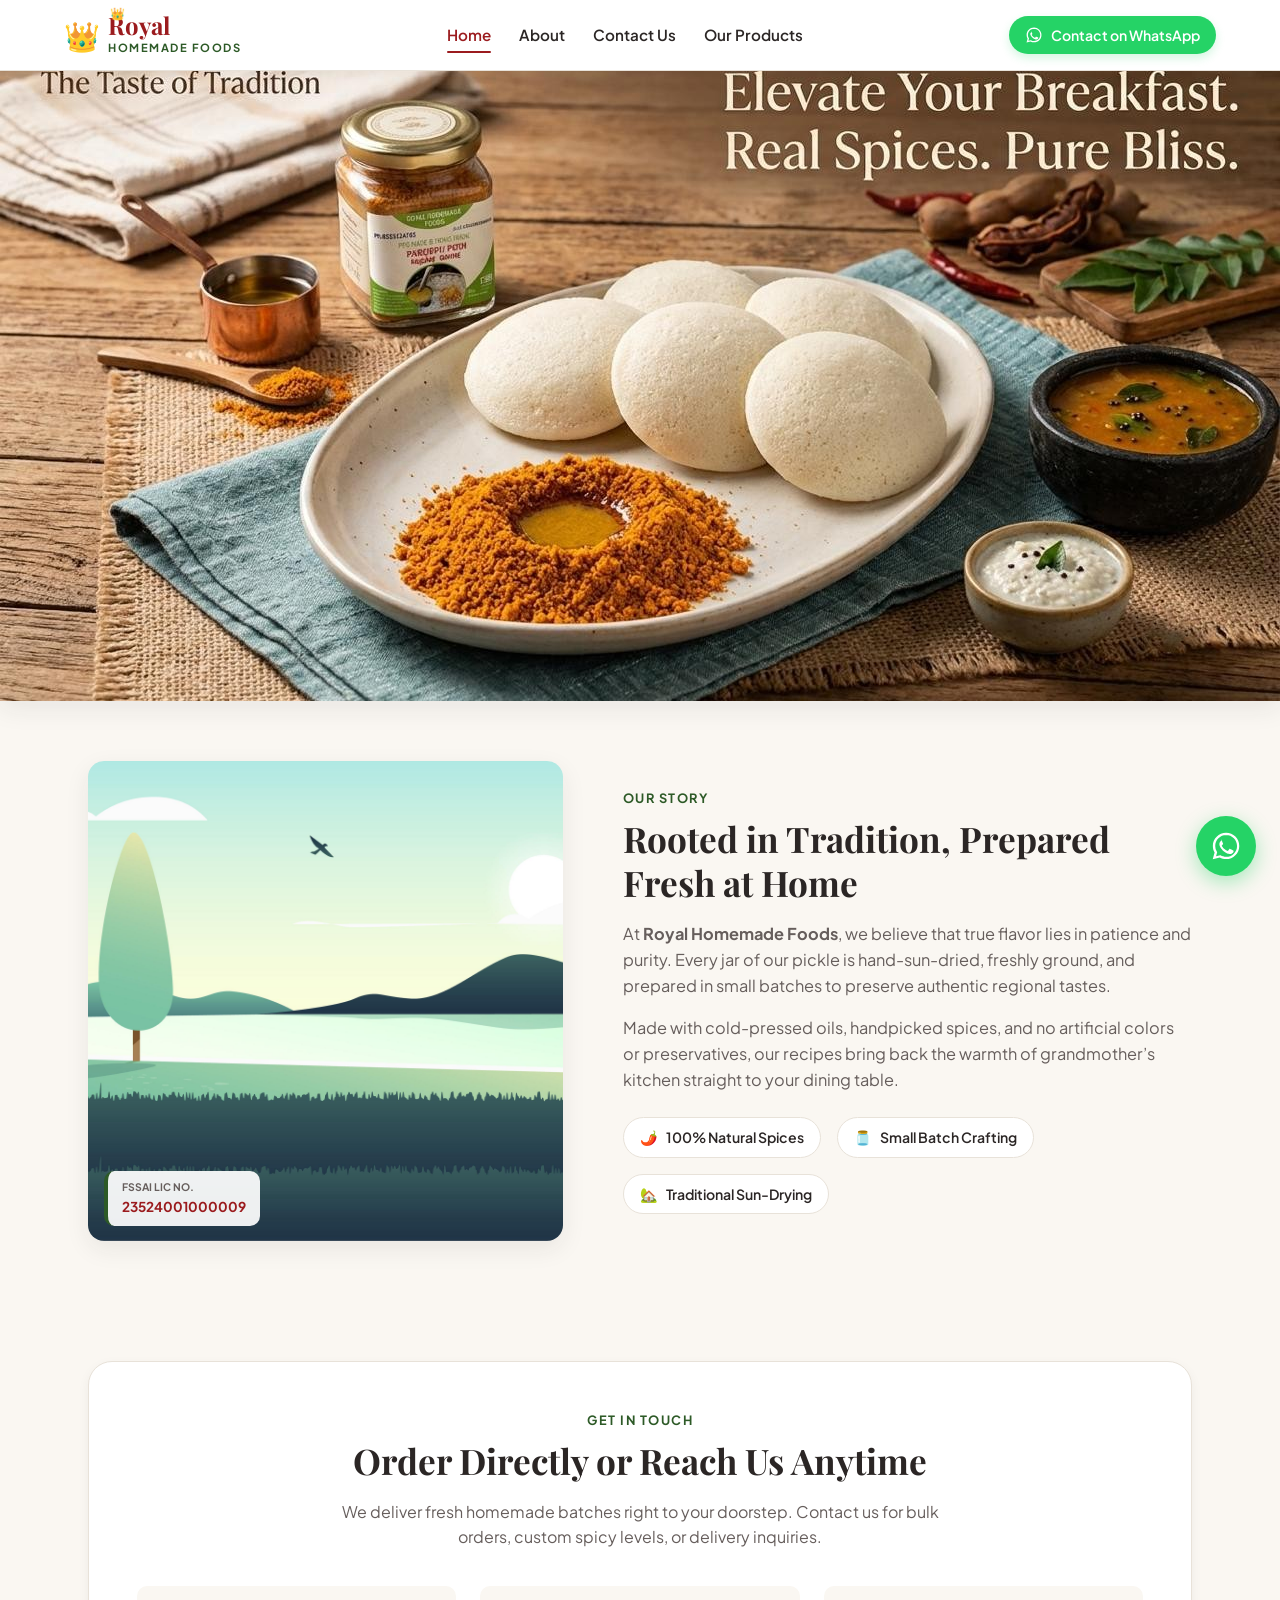
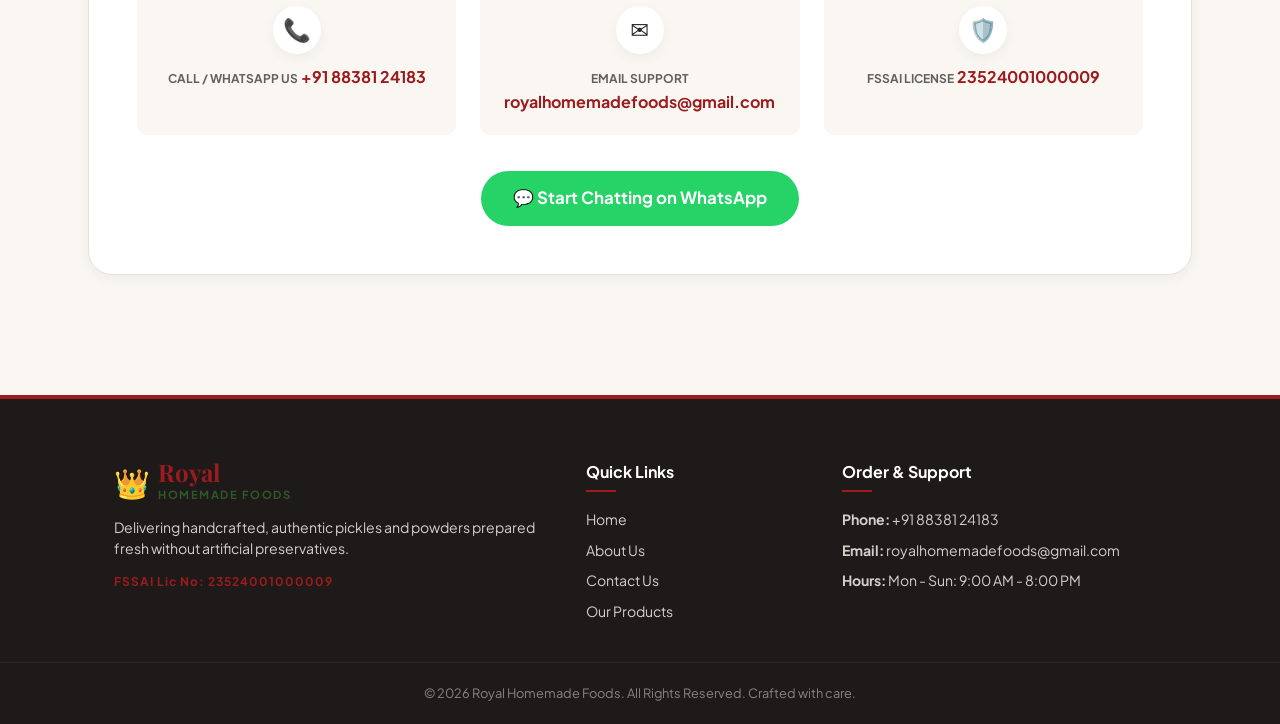
==== index.html @ 952648da "Add files via upload" ====
<!DOCTYPE html>
<html lang="en">
<head>
  <meta charset="UTF-8" />
  <meta name="viewport" content="width=device-width, initial-scale=1.0" />
  <title>Royal Homemade Foods | Authentic Handcrafted Pickles</title>
  <link rel="stylesheet" href="style.css" />
  <link rel="preconnect" href="https://fonts.googleapis.com" />
  <link rel="preconnect" href="https://fonts.gstatic.com" crossorigin />
  <link href="https://fonts.googleapis.com/css2?family=Playfair+Display:ital,wght@0,600;0,700;1,600&family=Plus+Jakarta+Sans:wght@400;500;600;700&display=swap" rel="stylesheet" />
</head>
<body>

  <!-- HEADER -->
  <header class="navbar">
    <div class="nav-container">
      <a href="index.html" class="brand-logo">
        <span class="crown">👑</span>
        <span class="brand-text">
          <span class="royal">R<span class="crown-r">👑</span>oyal</span>
          <span class="sub-brand">Homemade Foods</span>
        </span>
      </a>

      <!-- Desktop Nav -->
      <nav class="nav-links">
        <a href="#top" class="nav-item active">Home</a>
        <a href="#about" class="nav-item">About</a>
        <a href="#contact" class="nav-item">Contact Us</a>
        <a href="product.html" class="nav-item">Our Products</a>
      </nav>

      <a href="https://wa.me/918838124183?text=Hello%20Royal%20Homemade%20Foods,%20I%20would%20like%20to%20place%20an%20order!" target="_blank" class="nav-whatsapp-btn">
        <svg viewBox="0 0 24 24" class="wa-icon"><path fill="currentColor" d="M12.04 2c-5.46 0-9.91 4.45-9.91 9.91 0 1.75.46 3.45 1.32 4.95L2.05 22l5.25-1.38c1.45.79 3.08 1.21 4.74 1.21 5.46 0 9.91-4.45 9.91-9.91 0-2.65-1.03-5.14-2.9-7.01A9.816 9.816 0 0 0 12.04 2m.01 1.67c4.55 0 8.24 3.69 8.24 8.24 0 2.2-.86 4.27-2.42 5.82a8.18 8.18 0 0 1-5.82 2.42c-1.46 0-2.88-.38-4.13-1.12l-.3-.18-3.07.81.82-2.99-.19-.31a8.19 8.19 0 0 1-1.26-4.45c0-4.55 3.69-8.24 8.24-8.24m-3.5 4.51c-.2 0-.46.08-.7.33-.24.26-.92.9-.92 2.2 0 1.29.94 2.54 1.07 2.71.13.18 1.83 2.8 4.45 3.93.62.27 1.11.43 1.49.55.63.2 1.21.17 1.66.11.51-.08 1.57-.64 1.79-1.26.22-.62.22-1.16.15-1.26-.07-.11-.27-.18-.56-.33-.29-.14-1.72-.85-1.99-.95-.27-.1-.46-.14-.65.14-.19.29-.75.95-.92 1.15-.17.2-.34.22-.63.08-.29-.14-1.24-.46-2.36-1.46-.87-.78-1.46-1.74-1.63-2.03-.17-.29-.02-.45.13-.59.13-.13.29-.34.43-.51.14-.17.19-.29.29-.48.1-.19.05-.36-.02-.51-.08-.14-.65-1.57-.89-2.15-.24-.58-.48-.5-.66-.51"/></svg>
        <span>Contact on WhatsApp</span>
      </a>

      <!-- Mobile Hamburger Button -->
      <button class="hamburger-btn" id="hamburger-btn" onclick="toggleMobileMenu()" aria-label="Toggle navigation menu">
        <span class="bar"></span>
        <span class="bar"></span>
        <span class="bar"></span>
      </button>
    </div>

    <!-- Mobile Nav Overlay -->
    <div class="mobile-menu" id="mobile-menu">
      <a href="index.html">Home</a>
      <a href="index.html#about">About Us</a>
      <a href="index.html#contact">Contact Us</a>
      <a href="product.html">Our Products</a>
      <a href="https://wa.me/918838124183?text=Hello%20Royal%20Homemade%20Foods,%20I%20would%20like%20to%20place%20an%20order!" target="_blank" class="mobile-wa-btn">
        Order via WhatsApp
      </a>
    </div>
  </header>

  
<!-- Hero Section (90vw x 90vh Clean Showcase) -->
<section class="hero-section" id="home">
  <div class="hero-container">
    <div class="hero-slideshow">
      <div class="slide slide-1 active" style="background-image: url('/photos/heroidli.jpg');"></div>
      <div class="slide slide-2" style="background-image: url('/photos/heropickle.jpg');"></div>
      <div class="slide slide-3" style="background-image: url('/photos/heropowder.jpg');"></div>
    </div>
  </div>
</section>

  <!-- About Section -->
  <section class="about-section" id="about">
    <div class="section-container">
      <div class="about-grid">
        <div class="about-image-wrapper">
          <img src="/photos/placeholder.jpg" alt="Royal Homemade Garlic Pickle Jar" class="about-img" />
          <div class="fssai-badge">
            <span>FSSAI LIC NO.</span>
            <strong>23524001000009</strong>
          </div>
        </div>

        <div class="about-text-content">
          <span class="section-subtitle">OUR STORY</span>
          <h2 class="section-title">Rooted in Tradition, Prepared Fresh at Home</h2>
          <p class="about-paragraph">
            At <strong>Royal Homemade Foods</strong>, we believe that true flavor lies in patience and purity. Every jar of our pickle is hand-sun-dried, freshly ground, and prepared in small batches to preserve authentic regional tastes.
          </p>
          <p class="about-paragraph">
            Made with cold-pressed oils, handpicked spices, and no artificial colors or preservatives, our recipes bring back the warmth of grandmother’s kitchen straight to your dining table.
          </p>
          
          <div class="about-highlights">
            <div class="highlight-item"><span class="hl-icon">🌶️</span><span>100% Natural Spices</span></div>
            <div class="highlight-item"><span class="hl-icon">🫙</span><span>Small Batch Crafting</span></div>
            <div class="highlight-item"><span class="hl-icon">🏡</span><span>Traditional Sun-Drying</span></div>
          </div>
        </div>
      </div>
    </div>
  </section>

  <!-- Contact Section -->
  <section class="contact-section" id="contact">
    <div class="section-container">
      <div class="contact-card">
        <div class="contact-header">
          <span class="section-subtitle">GET IN TOUCH</span>
          <h2 class="section-title">Order Directly or Reach Us Anytime</h2>
          <p>We deliver fresh homemade batches right to your doorstep. Contact us for bulk orders, custom spicy levels, or delivery inquiries.</p>
        </div>

        <div class="contact-details-grid">
          <div class="contact-item">
            <div class="icon-circle">📞</div>
            <div class="info">
              <label>Call / WhatsApp Us</label>
              <a href="tel:+918838124183" class="val">+91 88381 24183</a>
            </div>
          </div>

          <div class="contact-item">
            <div class="icon-circle">✉️</div>
            <div class="info">
              <label>Email Support</label>
              <a href="mailto:royalhomemadefoods@gmail.com" class="val">royalhomemadefoods@gmail.com</a>
            </div>
          </div>

          <div class="contact-item">
            <div class="icon-circle">🛡️</div>
            <div class="info">
              <label>FSSAI License</label>
              <span class="val">23524001000009</span>
            </div>
          </div>
        </div>

        <div class="contact-cta">
          <a href="https://wa.me/918838124183?text=Hello%20Royal%20Homemade%20Foods,%20I%20would%20like%20to%20inquire%20about%20your%20products." target="_blank" class="btn btn-wa-large">
            💬 Start Chatting on WhatsApp
          </a>
        </div>
      </div>
    </div>
  </section>

  <!-- GLOBAL FOOTER -->
  <footer class="site-footer">
    <div class="footer-container">
      <div class="footer-col brand-col">
        <a href="index.html" class="brand-logo footer-logo">
          <span class="crown">👑</span>
          <span class="brand-text">
            <span class="royal">Royal</span>
            <span class="sub-brand">Homemade Foods</span>
          </span>
        </a>
        <p class="footer-desc">Delivering handcrafted, authentic pickles and powders prepared fresh without artificial preservatives.</p>
        <span class="fssai-foot">FSSAI Lic No: 23524001000009</span>
      </div>

     <!-- Footer Quick Links -->
      <div class="footer-col links-col">
        <h4>Quick Links</h4>
        <ul>
          <li><a href="index.html">Home</a></li>
          <li><a href="index.html#about">About Us</a></li>
          <li><a href="index.html#contact">Contact Us</a></li>
          <li><a href="product.html">Our Products</a></li>
        </ul>
      </div>

      <div class="footer-col contact-col">
        <h4>Order & Support</h4>
        <p><strong>Phone:</strong> +91 88381 24183</p>
        <p><strong>Email:</strong> royalhomemadefoods@gmail.com</p>
        <p><strong>Hours:</strong> Mon - Sun: 9:00 AM - 8:00 PM</p>
      </div>
    </div>
    <div class="footer-bottom">
      <p>&copy; 2026 Royal Homemade Foods. All Rights Reserved. Crafted with care.</p>
    </div>
  </footer>

  <!-- FLOATING WHATSAPP BUBBLE -->
  <a href="https://wa.me/918838124183?text=Hello%20Royal%20Homemade%20Foods,%20I%20am%20interested%20in%20ordering!" target="_blank" class="floating-wa-bubble" aria-label="Order on WhatsApp">
    <svg viewBox="0 0 24 24" class="wa-bubble-icon"><path fill="currentColor" d="M12.04 2c-5.46 0-9.91 4.45-9.91 9.91 0 1.75.46 3.45 1.32 4.95L2.05 22l5.25-1.38c1.45.79 3.08 1.21 4.74 1.21 5.46 0 9.91-4.45 9.91-9.91 0-2.65-1.03-5.14-2.9-7.01A9.816 9.816 0 0 0 12.04 2m.01 1.67c4.55 0 8.24 3.69 8.24 8.24 0 2.2-.86 4.27-2.42 5.82a8.18 8.18 0 0 1-5.82 2.42c-1.46 0-2.88-.38-4.13-1.12l-.3-.18-3.07.81.82-2.99-.19-.31a8.19 8.19 0 0 1-1.26-4.45c0-4.55 3.69-8.24 8.24-8.24m-3.5 4.51c-.2 0-.46.08-.7.33-.24.26-.92.9-.92 2.2 0 1.29.94 2.54 1.07 2.71.13.18 1.83 2.8 4.45 3.93.62.27 1.11.43 1.49.55.63.2 1.21.17 1.66.11.51-.08 1.57-.64 1.79-1.26.22-.62.22-1.16.15-1.26-.07-.11-.27-.18-.56-.33-.29-.14-1.72-.85-1.99-.95-.27-.1-.46-.14-.65.14-.19.29-.75.95-.92 1.15-.17.2-.34.22-.63.08-.29-.14-1.24-.46-2.36-1.46-.87-.78-1.46-1.74-1.63-2.03-.17-.29-.02-.45.13-.59.13-.13.29-.34.43-.51.14-.17.19-.29.29-.48.1-.19.05-.36-.02-.51-.08-.14-.65-1.57-.89-2.15-.24-.58-.48-.5-.66-.51"/></svg>
  </a>

  <script src="script.js"></script>
</body>
</html>
---- style.css ----
/* style.css */

/* DESIGN SYSTEM VARIABLES */
:root {
  --brand-red: #9B1B1E;
  --brand-red-hover: #7E1417;
  --brand-green: #2D5A27;
  --brand-green-hover: #22451E;
  --whatsapp-green: #25D366;
  --whatsapp-green-hover: #1DA851;
  --bg-cream: #FAF7F2;
  --card-bg: #FFFFFF;
  --text-dark: #2B2625;
  --text-muted: #665E5C;
  --border-light: #E8E2D9;
  --shadow-sm: 0 4px 12px rgba(43, 38, 37, 0.05);
  --shadow-md: 0 8px 24px rgba(43, 38, 37, 0.08);
  --radius-lg: 16px;
  --radius-md: 10px;
  --font-serif: 'Playfair Display', Georgia, serif;
  --font-sans: 'Plus Jakarta Sans', system-ui, -apple-system, sans-serif;
}

/* RESET & BASE STYLES */
*, *::before, *::after {
  box-sizing: border-box;
  margin: 0;
  padding: 0;
}

body {
  background-color: var(--bg-cream);
  color: var(--text-dark);
  font-family: var(--font-sans);
  line-height: 1.6;
  overflow-x: hidden;
  -webkit-font-smoothing: antialiased;
}

a {
  text-decoration: none;
  color: inherit;
}

button {
  cursor: pointer;
  border: none;
  background: none;
  font-family: inherit;
}

/* NAVBAR */
.navbar {
  position: sticky;
  top: 0;
  z-index: 1000;
  background-color: rgba(255, 255, 255, 0.95);
  backdrop-filter: blur(8px);
  border-bottom: 1px solid var(--border-light);
  box-shadow: 0 2px 10px rgba(0, 0, 0, 0.03);
}

.nav-container {
  max-width: 1200px;
  margin: 0 auto;
  padding: 12px 24px;
  display: flex;
  align-items: center;
  justify-content: space-between;
}

/* Brand Logo */
.brand-logo {
  display: flex;
  align-items: center;
  gap: 8px;
}

.brand-logo .crown {
  font-size: 1.8rem;
}

.brand-text {
  display: flex;
  flex-direction: column;
}

.brand-text .royal {
  font-family: var(--font-serif);
  font-size: 1.5rem;
  font-weight: 700;
  color: var(--brand-red);
  line-height: 1;
  position: relative;
}

.crown-r {
  font-size: 0.75rem;
  position: absolute;
  top: -6px;
  left: 2px;
}

.brand-text .sub-brand {
  font-size: 0.7rem;
  font-weight: 700;
  letter-spacing: 1.5px;
  text-transform: uppercase;
  color: var(--brand-green);
  margin-top: 2px;
}

/* Desktop Nav Links */
.nav-links {
  display: flex;
  align-items: center;
  gap: 28px;
}

.nav-item {
  font-weight: 600;
  font-size: 0.95rem;
  color: var(--text-dark);
  transition: color 0.2s ease;
  position: relative;
}

.nav-item:hover, .nav-item.active {
  color: var(--brand-red);
}

.nav-item.active::after {
  content: '';
  position: absolute;
  bottom: -6px;
  left: 0;
  width: 100%;
  height: 2px;
  background-color: var(--brand-red);
  border-radius: 2px;
}

/* WhatsApp Nav Button */
.nav-whatsapp-btn {
  display: flex;
  align-items: center;
  gap: 8px;
  background-color: var(--whatsapp-green);
  color: white;
  padding: 8px 16px;
  border-radius: 50px;
  font-weight: 600;
  font-size: 0.88rem;
  transition: transform 0.2s ease, background-color 0.2s ease;
  box-shadow: 0 4px 10px rgba(37, 211, 102, 0.2);
}

.nav-whatsapp-btn:hover {
  background-color: var(--whatsapp-green-hover);
  transform: translateY(-1px);
}

.wa-icon {
  width: 18px;
  height: 18px;
}

/* Mobile Hamburger Button */
.hamburger-btn {
  display: none;
  flex-direction: column;
  justify-content: space-between;
  width: 26px;
  height: 18px;
}

.hamburger-btn .bar {
  height: 3px;
  width: 100%;
  background-color: var(--brand-red);
  border-radius: 2px;
  transition: all 0.3s ease;
}

/* Mobile Menu Dropdown */
.mobile-menu {
  display: none;
  flex-direction: column;
  background-color: var(--card-bg);
  border-bottom: 1px solid var(--border-light);
  padding: 16px 24px;
  gap: 16px;
}

.mobile-menu a {
  font-size: 1.05rem;
  font-weight: 600;
  color: var(--text-dark);
  padding: 8px 0;
  border-bottom: 1px solid #F0ECE6;
}

.mobile-menu .mobile-wa-btn {
  background-color: var(--whatsapp-green);
  color: white;
  text-align: center;
  border-radius: 8px;
  margin-top: 8px;
  border-bottom: none;
}


/* HERO SECTION */
.hero-section {
  padding: 0;
  width: 100vw;
  position: relative;
  left: 50%;
  right: 50%;
  margin-left: -50vw;
  margin-right: -50vw;
}

.hero-container {
  width: 100%;
  height: 70vh;
  border-radius: 0;
  position: relative;
  overflow: hidden;
  box-shadow: var(--shadow-md);
}

.hero-slideshow {
  width: 100%;
  height: 100%;
  position: absolute;
  top: 0;
  left: 0;
}

.slide {
  position: absolute;
  top: 0;
  left: 0;
  width: 100%;
  height: 100%;
  background-size: cover;
  background-position: center;
  opacity: 0;
  transition: opacity 1.2s ease-in-out;
}

.slide.active {
  opacity: 1;
}

.hero-overlay-content {
  position: absolute;
  top: 0;
  left: 0;
  width: 100%;
  height: 100%;
  background: linear-gradient(180deg, rgba(20, 10, 10, 0.4) 0%, rgba(20, 10, 10, 0.75) 100%);
  display: flex;
  flex-direction: column;
  justify-content: center;
  align-items: center;
  text-align: center;
  padding: 40px 24px;
  color: white;
}

.hero-tag {
  background-color: var(--brand-green);
  color: white;
  font-size: 0.75rem;
  font-weight: 700;
  letter-spacing: 2px;
  padding: 6px 14px;
  border-radius: 30px;
  margin-bottom: 16px;
  text-transform: uppercase;
}

.hero-headline {
  font-family: var(--font-serif);
  font-size: 2.8rem;
  line-height: 1.2;
  max-width: 800px;
  margin-bottom: 16px;
  text-shadow: 0 2px 8px rgba(0,0,0,0.4);
}

.hero-subheadline {
  font-size: 1.1rem;
  max-width: 600px;
  margin-bottom: 28px;
  opacity: 0.9;
  line-height: 1.5;
}

.btn {
  padding: 12px 28px;
  border-radius: 50px;
  font-weight: 700;
  font-size: 1rem;
  transition: all 0.2s ease;
  display: inline-flex;
  align-items: center;
  justify-content: center;
}

.btn-primary {
  background-color: var(--brand-red);
  color: white;
  box-shadow: 0 4px 14px rgba(155, 27, 30, 0.4);
}

.btn-primary:hover {
  background-color: var(--brand-red-hover);
  transform: translateY(-2px);
}


/* SECTION LAYOUT GLOBALS */
.section-container {
  max-width: 90vw;
  width: 90vw;
  margin: 0 auto;
  padding: 60px 24px;
}

.section-subtitle {
  color: var(--brand-green);
  font-weight: 700;
  font-size: 0.8rem;
  letter-spacing: 1.5px;
  text-transform: uppercase;
  display: block;
  margin-bottom: 8px;
}

.section-title {
  font-family: var(--font-serif);
  font-size: 2.2rem;
  color: var(--text-dark);
  line-height: 1.25;
  margin-bottom: 16px;
}


/* ABOUT US SECTION */
.about-grid {
  display: grid;
  grid-template-columns: 1fr 1.2fr;
  gap: 60px;
  align-items: center;
}

.about-image-wrapper {
  position: relative;
  border-radius: var(--radius-lg);
  overflow: hidden;
  box-shadow: var(--shadow-md);
  height: 480px;
}

.about-img {
  width: 100%;
  height: 100%;
  object-fit: cover;
}

.fssai-badge {
  position: absolute;
  bottom: 16px;
  left: 16px;
  background: rgba(255, 255, 255, 0.92);
  backdrop-filter: blur(4px);
  padding: 8px 14px;
  border-radius: var(--radius-md);
  border-left: 4px solid var(--brand-green);
  display: flex;
  flex-direction: column;
}

.fssai-badge span {
  font-size: 0.65rem;
  font-weight: 700;
  color: var(--text-muted);
}

.fssai-badge strong {
  font-size: 0.85rem;
  color: var(--brand-red);
}

.about-paragraph {
  color: var(--text-muted);
  font-size: 1.02rem;
  margin-bottom: 16px;
}

.about-highlights {
  display: flex;
  flex-wrap: wrap;
  gap: 16px;
  margin-top: 24px;
}

.highlight-item {
  display: flex;
  align-items: center;
  gap: 8px;
  background-color: var(--card-bg);
  padding: 8px 16px;
  border-radius: 50px;
  border: 1px solid var(--border-light);
  font-size: 0.88rem;
  font-weight: 600;
}


/* CONTACT SECTION */
.contact-card {
  background-color: var(--card-bg);
  border-radius: 24px;
  padding: 48px;
  box-shadow: var(--shadow-sm);
  border: 1px solid var(--border-light);
  text-align: center;
}

.contact-header p {
  color: var(--text-muted);
  max-width: 600px;
  margin: 0 auto 36px;
}

.contact-details-grid {
  display: grid;
  grid-template-columns: repeat(3, 1fr);
  gap: 24px;
  margin-bottom: 36px;
}

.contact-item {
  display: flex;
  flex-direction: column;
  align-items: center;
  gap: 10px;
  padding: 20px;
  background-color: var(--bg-cream);
  border-radius: var(--radius-md);
}

.icon-circle {
  width: 48px;
  height: 48px;
  border-radius: 50%;
  background-color: white;
  display: flex;
  align-items: center;
  justify-content: center;
  font-size: 1.4rem;
  box-shadow: var(--shadow-sm);
}

.contact-item label {
  font-size: 0.75rem;
  font-weight: 700;
  color: var(--text-muted);
  text-transform: uppercase;
}

.contact-item .val {
  font-size: 1rem;
  font-weight: 700;
  color: var(--brand-red);
}

.btn-wa-large {
  background-color: var(--whatsapp-green);
  color: white;
  padding: 14px 32px;
  font-size: 1.05rem;
  border-radius: 50px;
}

.btn-wa-large:hover {
  background-color: var(--whatsapp-green-hover);
}


/* PRODUCT CATALOG & GRID */
.catalog-header {
  text-align: center;
  margin-bottom: 40px;
}

.catalog-main-title {
  font-family: var(--font-serif);
  font-size: 2.5rem;
  color: var(--brand-red);
  margin-bottom: 8px;
}

.catalog-intro {
  color: var(--text-muted);
  font-size: 1rem;
}

.products-grid {
  display: grid;
  grid-template-columns: repeat(3, 1fr); /* Default 3 columns on desktop */
  gap: 30px;
  width: 90vw;
  max-width: 1400px;
  margin: 0 auto;
}

/* Product Card */
.product-card {
  background-color: var(--card-bg);
  border-radius: var(--radius-lg);
  overflow: hidden;
  box-shadow: var(--shadow-sm);
  border: 1px solid var(--border-light);
  display: flex;
  flex-direction: column;
}

/* FLIP CARD MECHANIC */
.flip-card-container {
  width: 100%;
  height: 280px;
  perspective: 1000px;
  position: relative;
}

.flip-card-inner {
  width: 100%;
  height: 100%;
  position: relative;
  transform-style: preserve-3d;
  transition: transform 0.6s cubic-bezier(0.4, 0, 0.2, 1);
  cursor: pointer;
}

.flip-card-inner.is-flipped {
  transform: rotateY(180deg);
}

.flip-card-front, .flip-card-back {
  position: absolute;
  top: 0;
  left: 0;
  width: 100%;
  height: 100%;
  backface-visibility: hidden;
  -webkit-backface-visibility: hidden;
  border-radius: var(--radius-lg) var(--radius-lg) 0 0;
  overflow: hidden;
}

.flip-card-front {
  position: relative;
}

.product-img {
  width: 100%;
  height: 100%;
  object-fit: cover;
}

.veg-tag, .nonveg-tag {
  position: absolute;
  top: 14px;
  left: 14px;
  padding: 4px 10px;
  border-radius: 4px;
  font-size: 0.7rem;
  font-weight: 800;
  color: white;
}

.veg-tag { background-color: var(--brand-green); }
.nonveg-tag { background-color: var(--brand-red); }

.flip-hint-badge {
  position: absolute;
  bottom: 12px;
  right: 12px;
  background-color: rgba(43, 38, 37, 0.82);
  color: white;
  font-size: 0.75rem;
  font-weight: 600;
  padding: 6px 12px;
  border-radius: 30px;
  backdrop-filter: blur(4px);
}

.flip-card-back {
  background-color: var(--brand-green);
  color: white;
  transform: rotateY(180deg);
  padding: 20px;
  display: flex;
  flex-direction: column;
}

.back-content {
  overflow-y: auto;
  height: 100%;
  display: flex;
  flex-direction: column;
  gap: 12px;
}

.back-header {
  display: flex;
  justify-content: space-between;
  align-items: center;
  border-bottom: 1px solid rgba(255, 255, 255, 0.2);
  padding-bottom: 8px;
}

.back-header h4 {
  font-size: 0.95rem;
  color: #E2F0DF;
}

.back-flip-btn {
  background-color: rgba(255, 255, 255, 0.2);
  color: white;
  font-size: 0.7rem;
  padding: 4px 10px;
  border-radius: 20px;
}

.usage-list {
  list-style: none;
  font-size: 0.8rem;
  display: flex;
  flex-direction: column;
  gap: 4px;
}

.pairings-box, .ingredients-box {
  background-color: rgba(0, 0, 0, 0.15);
  padding: 10px;
  border-radius: 8px;
}

.pairings-box h5, .ingredients-box h5 {
  font-size: 0.75rem;
  color: #E2F0DF;
  margin-bottom: 2px;
}

.pairings-box p, .ingredients-box p {
  font-size: 0.78rem;
  line-height: 1.3;
}

.static-card-body {
  padding: 20px;
  display: flex;
  flex-direction: column;
  background-color: var(--card-bg);
  border-top: 1px solid var(--border-light);
}

.title-row {
  display: flex;
  justify-content: space-between;
  align-items: flex-start;
}

.product-title {
  font-family: var(--font-serif);
  font-size: 1.25rem;
  color: var(--text-dark);
}

.tamil-title {
  display: block;
  font-size: 0.85rem;
  color: var(--brand-red);
  font-weight: 600;
}

.price-box {
  text-align: right;
}

.price {
  font-size: 1.3rem;
  font-weight: 800;
  color: var(--brand-red);
  display: block;
}

.weight-label {
  font-size: 0.75rem;
  color: var(--text-muted);
  font-weight: 600;
}


/* FOOTER */
.site-footer {
  background-color: #1E1A19;
  color: #D5CFC9;
  margin-top: 60px;
  border-top: 4px solid var(--brand-red);
}

.footer-container {
  max-width: 1100px;
  margin: 0 auto;
  padding: 60px 24px 40px;
  display: grid;
  grid-template-columns: 2fr 1fr 1.5fr;
  gap: 40px;
}

.footer-col h4 {
  color: white;
  font-size: 1rem;
  margin-bottom: 16px;
  position: relative;
  padding-bottom: 8px;
}

.footer-col h4::after {
  content: '';
  position: absolute;
  bottom: 0;
  left: 0;
  width: 30px;
  height: 2px;
  background-color: var(--brand-red);
}

.footer-desc {
  font-size: 0.88rem;
  margin: 12px 0;
  line-height: 1.5;
}

.fssai-foot {
  font-size: 0.75rem;
  color: var(--brand-red);
  font-weight: 700;
  letter-spacing: 1px;
}

.footer-col ul {
  list-style: none;
  display: flex;
  flex-direction: column;
  gap: 8px;
  font-size: 0.88rem;
}

.footer-col a:hover {
  color: white;
}

.footer-col p {
  font-size: 0.88rem;
  margin-bottom: 8px;
}

.footer-bottom {
  text-align: center;
  border-top: 1px solid #2E2928;
  padding: 20px 24px;
  font-size: 0.8rem;
  color: #8C847E;
}


/* FLOATING WHATSAPP BUBBLE */
.floating-wa-bubble {
  position: fixed;
  bottom: 24px;
  right: 24px;
  width: 60px;
  height: 60px;
  background-color: var(--whatsapp-green);
  color: white;
  border-radius: 50%;
  display: flex;
  align-items: center;
  justify-content: center;
  box-shadow: 0 6px 20px rgba(37, 211, 102, 0.4);
  z-index: 999;
  transition: transform 0.2s ease, background-color 0.2s ease;
}

.floating-wa-bubble:hover {
  transform: scale(1.08);
  background-color: var(--whatsapp-green-hover);
}

.wa-bubble-icon {
  width: 32px;
  height: 32px;
}


/* Filter Buttons Styling */
.filter-buttons {
  display: flex;
  justify-content: center;
  gap: 12px;
  margin-top: 25px;
  margin-bottom: 10px;
}

.filter-btn {
  background-color: #FAF7F2;
  border: 1.5px solid #9B1B1E;
  color: #9B1B1E;
  padding: 8px 22px;
  font-size: 0.95rem;
  font-weight: 600;
  border-radius: 30px;
  cursor: pointer;
  transition: all 0.3s ease;
}

.filter-btn:hover,
.filter-btn.active {
  background-color: #9B1B1E;
  color: #FAF7F2;
  box-shadow: 0 4px 10px rgba(155, 27, 30, 0.2);
}


/* RESPONSIVE MEDIA QUERIES (CLEAN & UNIFIED) */

/* Tablets & Medium Screens (up to 1024px): 2 Columns */
@media (max-width: 1024px) {
  .products-grid {
    grid-template-columns: repeat(2, 1fr);
  }
}

@media (max-width: 900px) {
  .hero-container {
    height: 440px;
    width: 92%;
  }

  .hero-headline {
    font-size: 2.1rem;
  }

  .about-grid {
    grid-template-columns: 1fr;
    gap: 28px;
  }

  .about-image-wrapper {
    height: 300px;
  }

  .contact-details-grid {
    grid-template-columns: 1fr;
  }

  .footer-container {
    grid-template-columns: 1fr;
    gap: 32px;
  }
}

/* Mobile Phones (up to 650px): 1 Column & Clean Scaling */
@media (max-width: 650px) {
  .products-grid {
    grid-template-columns: 1fr;
  }

  .nav-links, .nav-whatsapp-btn {
    display: none;
  }

  .hamburger-btn {
    display: flex;
  }

  .hero-container {
    height: 400px;
  }

  .hero-headline {
    font-size: 1.6rem;
  }

  .hero-subheadline {
    font-size: 0.9rem;
  }

  .contact-card {
    padding: 24px 16px;
  }
}

html {
  scroll-behavior: smooth;
}

@media (max-width: 650px) {
  .hero-section {
    width: 100%;
  }
  .hero-container {
    width: 100%;
    height: 380px; /* Clean, compact height for mobile screens */
    border-radius: 0;
  }
}

/* Fix mobile contact card layout & WhatsApp bubble overlap */
@media (max-width: 650px) {
  .contact-card {
    padding: 20px 14px;
  }
  
  /* Keep phone numbers from breaking awkwardly */
  .contact-item .val {
    font-size: 0.9rem;
    word-break: keep-all;
    white-space: nowrap;
  }

  /* Hide floating WA bubble on contact page to prevent button overlapping */
  body.contact-page .floating-wa-bubble {
    display: none; 
  }
}

/* Fix mobile product section padding and card alignment */
@media (max-width: 650px) {
  .section-container {
    width: 100% !important;
    max-width: 100% !important;
    padding: 30px 16px !important; /* Adds balanced breathing room on left and right */
  }

  .products-grid {
    width: 100% !important;
    max-width: 100% !important;
    grid-template-columns: 1fr !important;
    margin: 0 auto !important;
    padding: 0 !important;
  }

  .product-card {
    width: 100% !important;
    max-width: 100% !important;
  }
}
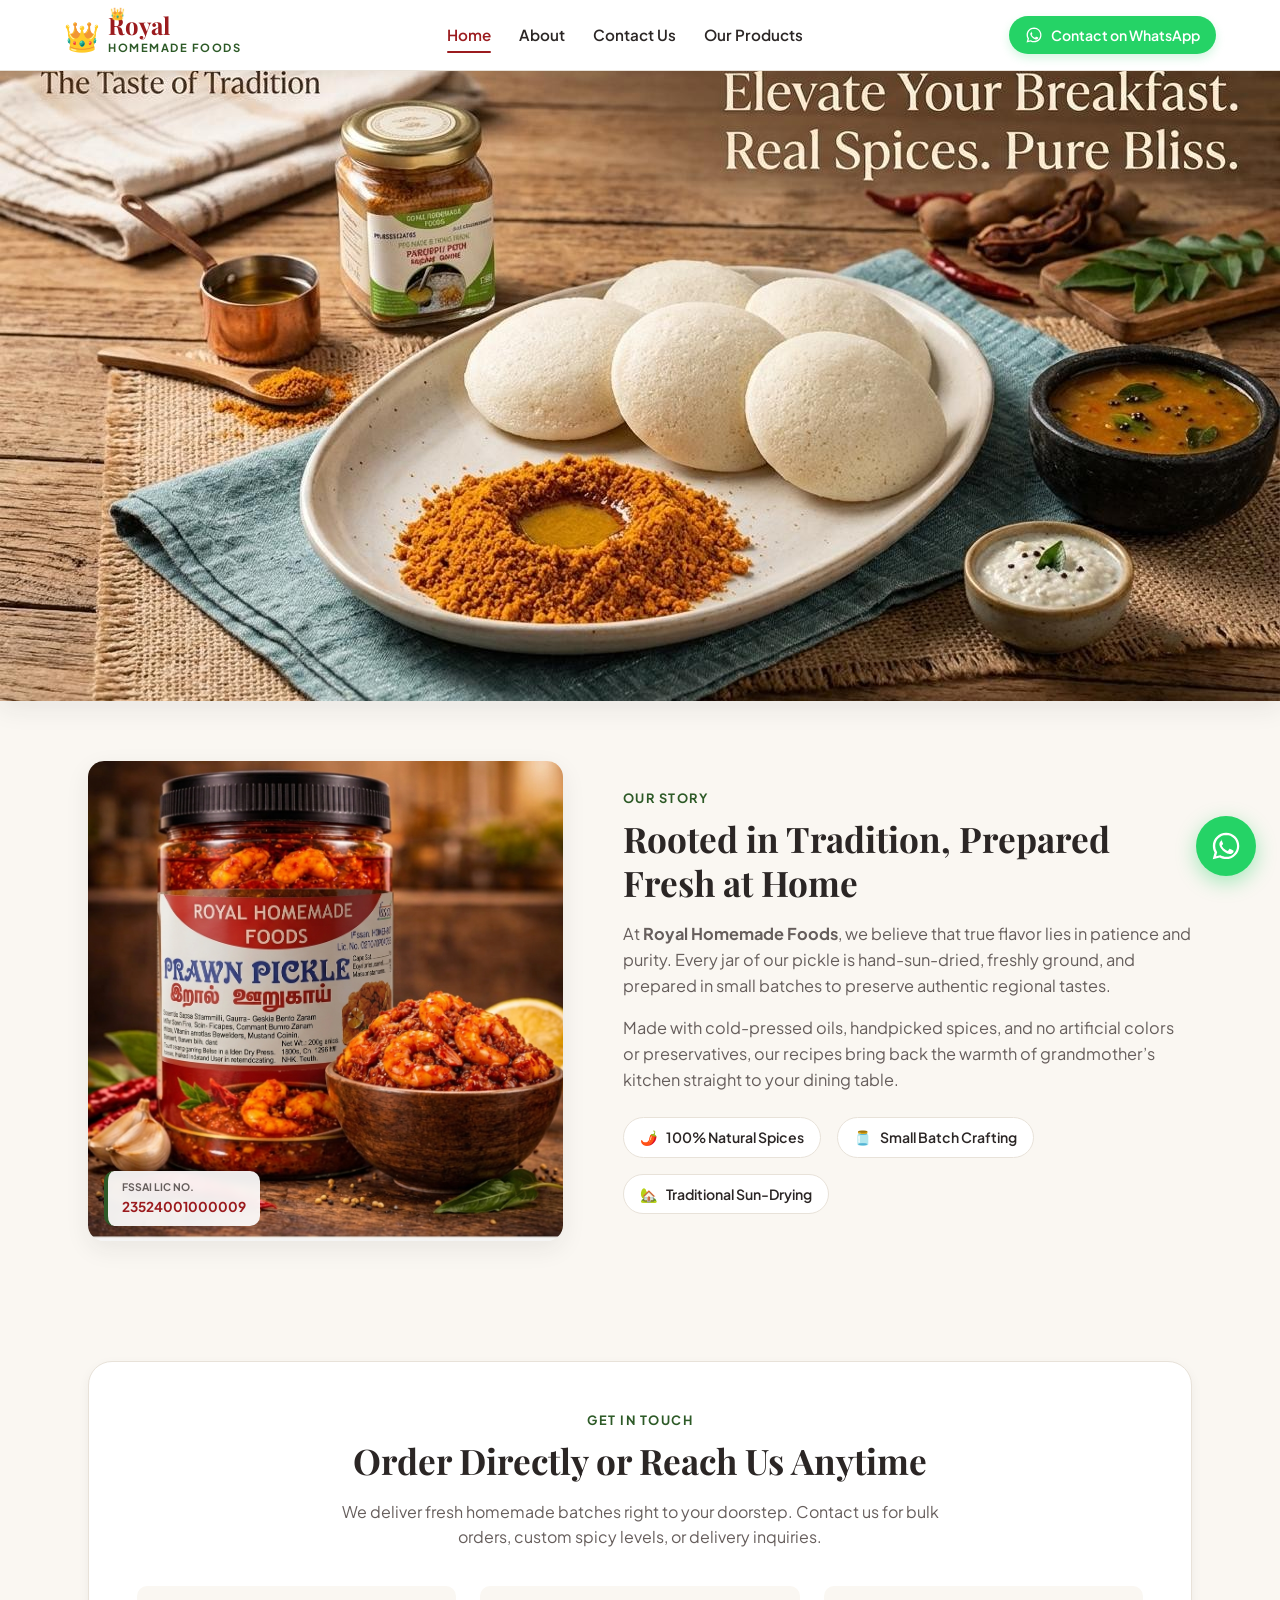
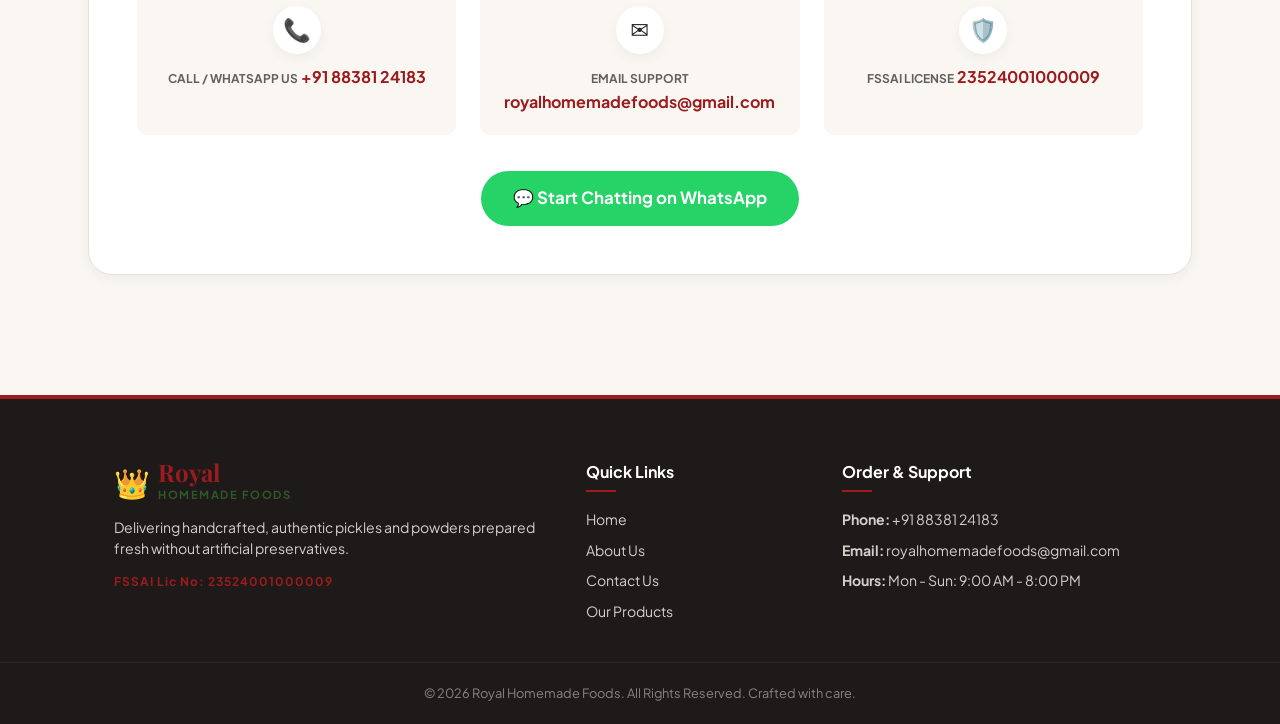
==== commit 782f134a: "Update index.html about us image added, hero image replaced" ====
--- a/index.html
+++ b/index.html
@@ -60,9 +60,9 @@
 <section class="hero-section" id="home">
   <div class="hero-container">
     <div class="hero-slideshow">
-      <div class="slide slide-1 active" style="background-image: url('/photos/heroidli.jpg');"></div>
-      <div class="slide slide-2" style="background-image: url('/photos/heropickle.jpg');"></div>
-      <div class="slide slide-3" style="background-image: url('/photos/heropowder.jpg');"></div>
+      <div class="slide slide-1 active" style="background-image: url('photos/heroidli.jpg');"></div>
+      <div class="slide slide-2" style="background-image: url('photos/heropickle.png');"></div>
+      <div class="slide slide-3" style="background-image: url('photos/heropowder.jpg');"></div>
     </div>
   </div>
 </section>
@@ -72,7 +72,7 @@
     <div class="section-container">
       <div class="about-grid">
         <div class="about-image-wrapper">
-          <img src="/photos/placeholder.jpg" alt="Royal Homemade Garlic Pickle Jar" class="about-img" />
+          <img src="photos/aboutusprawn.png" alt="Royal Homemade Garlic Pickle Jar" class="about-img" />
           <div class="fssai-badge">
             <span>FSSAI LIC NO.</span>
             <strong>23524001000009</strong>
